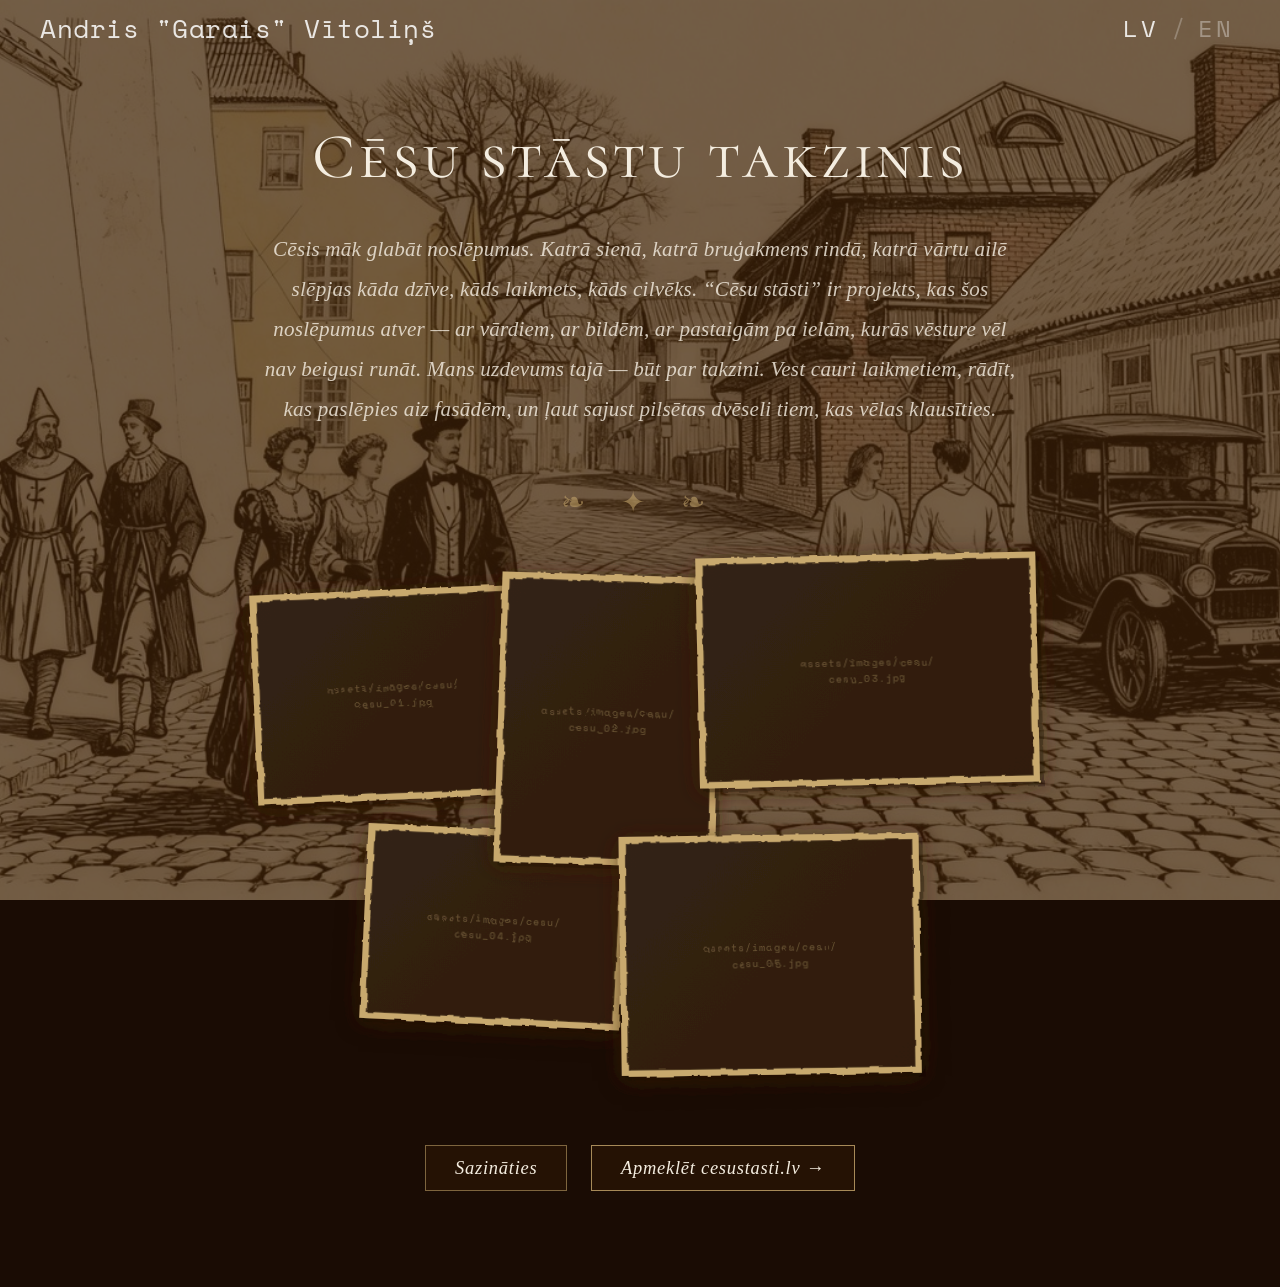
==== cesu-stasti.html @ 088d2b10 "Fix modal event listener accumulation, fix mailto links to open externally Co-Authored-By: Claude So" ====
<!DOCTYPE html>
<html lang="lv">
<head>
  <meta charset="UTF-8">
  <meta name="viewport" content="width=device-width, initial-scale=1.0">
  <title>Cēsu stāstu takzinis — Andris Vītoliņš</title>
  <link rel="preconnect" href="https://fonts.googleapis.com">
  <link rel="preconnect" href="https://fonts.gstatic.com" crossorigin>
  <link href="https://fonts.googleapis.com/css2?family=Cormorant+SC:wght@300;400;500&family=IM+Fell+English:ital@0;1&family=Space+Mono:wght@400;700&display=swap" rel="stylesheet">
  <link rel="stylesheet" href="https://cdnjs.cloudflare.com/ajax/libs/font-awesome/6.5.0/css/all.min.css">
  <style>

    /* ── RESET ── */
    *, *::before, *::after { margin: 0; padding: 0; box-sizing: border-box; }

    /* ── BACKGROUND ── */
    html {
      scroll-behavior: smooth;
    }

    body {
      min-height: 100vh;
      font-family: 'IM Fell English', serif;
      color: #f4ede0;
      background-color: #1a0c04;
    }

    .bg-layer {
      position: fixed;
      inset: 0;
      z-index: 0;
      background-image: url('assets/images/CesuStasti1.jpeg');
      background-size: cover;
      background-position: center;
      background-attachment: fixed;
    }

    .bg-overlay {
      position: fixed;
      inset: 0;
      z-index: 1;
      background: rgba(61, 32, 8, 0.72);
    }

    /* ── NAV ── */
    .main-nav {
      position: fixed;
      top: 0;
      left: 0;
      right: 0;
      height: 56px;
      display: flex;
      align-items: center;
      justify-content: space-between;
      padding: 16px 2.5rem;
      z-index: 100;
      background: none;
      border: none;
    }

    .nav-name {
      font-family: 'Space Mono', monospace;
      font-size: 26px;
      font-weight: 400;
      color: rgba(255, 255, 255, 0.85);
      letter-spacing: 0.02em;
      text-decoration: none;
    }

    .nav-name:hover {
      color: #f4ede0;
    }

    .nav-lang {
      display: flex;
      align-items: center;
      gap: 0.35rem;
      font-family: 'Space Mono', monospace;
    }

    .lang-sep {
      color: rgba(255,255,255,0.25);
      font-size: 1.5rem;
    }

    .lang-btn {
      background: none;
      border: none;
      cursor: pointer;
      font-family: 'Space Mono', monospace;
      font-size: 1.5rem;
      color: rgba(255,255,255,0.35);
      letter-spacing: 0.12em;
      padding: 0.25rem 0.4rem;
      transition: color 0.2s;
    }

    .lang-btn.active  { color: rgba(255, 255, 255, 0.85); }
    .lang-btn:hover:not(.active) { color: rgba(255,255,255,0.7); }

    /* ── PAGE CONTENT ── */
    .page-content {
      position: relative;
      z-index: 10;
      padding-top: 120px;
      padding-bottom: 80px;
    }

    /* ── HERO TEXT ── */
    .hero-text {
      max-width: 820px;
      margin: 0 auto;
      text-align: center;
      padding: 0 2rem;
    }

    .hero-title {
      font-family: 'Cormorant SC', serif;
      font-size: clamp(2.4rem, 5vw, 4rem);
      font-weight: 400;
      color: #f4ede0;
      letter-spacing: 0.06em;
      line-height: 1.15;
      margin-bottom: 2.2rem;
    }

    .hero-desc {
      font-family: 'IM Fell English', serif;
      font-style: italic;
      font-size: clamp(1.1rem, 1.76vw, 1.32rem);
      line-height: 1.9;
      color: rgba(244, 237, 224, 0.82);
      letter-spacing: 0.01em;
    }

    /* ── DIVIDER ── */
    .ornament-divider {
      text-align: center;
      font-size: 1.8rem;
      color: #c8a96e;
      opacity: 0.55;
      margin: 3.5rem 0;
      letter-spacing: 0.5em;
    }

    /* ── GALLERY ── */
    .gallery {
      position: relative;
      max-width: 1000px;
      margin: 0 auto;
      padding: 0 2rem 2rem;
      display: flex;
      flex-wrap: wrap;
      justify-content: center;
      align-items: flex-start;
      gap: 0;
    }

    .photo {
      position: relative;
      border: 6px solid #c8a96e;
      box-shadow:
        0 4px 20px rgba(61, 32, 8, 0.7),
        inset 0 0 0 1px rgba(200, 169, 110, 0.25),
        4px 4px 0 rgba(0,0,0,0.3);
      background-color: #2a1a0e;
      overflow: hidden;
      flex-shrink: 0;
    }

    .photo-placeholder {
      width: 100%;
      height: 100%;
      display: flex;
      align-items: center;
      justify-content: center;
      font-family: 'Space Mono', monospace;
      font-size: 0.65rem;
      color: rgba(200, 169, 110, 0.4);
      letter-spacing: 0.1em;
      text-align: center;
      background: linear-gradient(135deg, rgba(200,169,110,0.06) 0%, rgba(61,32,8,0.3) 100%);
    }

    /* Individual photo sizing and rotation */
    .photo:nth-child(1) {
      width: 280px;
      height: 210px;
      transform: rotate(-2.5deg) translate(10px, 15px);
      z-index: 2;
    }

    .photo:nth-child(2) {
      width: 220px;
      height: 290px;
      transform: rotate(1.8deg) translate(-5px, 0px);
      z-index: 3;
      margin-left: -20px;
    }

    .photo:nth-child(3) {
      width: 340px;
      height: 230px;
      transform: rotate(-1.2deg) translate(0px, -20px);
      z-index: 4;
      margin-left: -25px;
    }

    .photo:nth-child(4) {
      width: 260px;
      height: 195px;
      transform: rotate(2.8deg) translate(-15px, 25px);
      z-index: 2;
      margin-left: 10px;
      margin-top: -60px;
    }

    .photo:nth-child(5) {
      width: 300px;
      height: 240px;
      transform: rotate(-0.8deg) translate(10px, 10px);
      z-index: 3;
      margin-left: -30px;
      margin-top: -40px;
    }

    .photo-frame {
      filter: url("data:image/svg+xml,<svg xmlns='http://www.w3.org/2000/svg'><filter id='rough'><feTurbulence type='fractalNoise' baseFrequency='0.065' numOctaves='3' stitchTiles='stitch'/><feDisplacementMap in='SourceGraphic' scale='4'/></filter></svg>#rough");
    }

    .photo:hover {
      z-index: 10;
      transition: transform 0.3s ease, box-shadow 0.3s ease;
      box-shadow:
        0 12px 40px rgba(61, 32, 8, 0.8),
        inset 0 0 0 1px rgba(200, 169, 110, 0.4),
        6px 6px 0 rgba(0,0,0,0.4);
    }

    /* ── LINKS / BUTTONS ── */
    .links-section {
      text-align: center;
      padding: 3rem 2rem 1rem;
      display: flex;
      justify-content: center;
      gap: 1.5rem;
      flex-wrap: wrap;
    }

    .btn {
      display: inline-block;
      font-family: 'IM Fell English', serif;
      font-style: italic;
      font-size: 1.155rem;
      color: #f4ede0;
      text-decoration: none;
      padding: 0.7rem 1.8rem;
      border: 1px solid rgba(200, 169, 110, 0.55);
      letter-spacing: 0.04em;
      transition: background 0.25s ease, border-color 0.25s ease, color 0.25s ease;
      background: rgba(61, 32, 8, 0.35);
    }

    .btn:hover {
      background: rgba(200, 169, 110, 0.2);
      border-color: #c8a96e;
      color: #fff;
    }

    .btn--primary {
      border-color: rgba(200, 169, 110, 0.8);
    }

    .btn-trigger { cursor: pointer; }

    /* ── MODAL ── */
    .modal-backdrop {
      display: none;
      position: fixed;
      inset: 0;
      background: rgba(0,0,0,0.7);
      z-index: 500;
      align-items: center;
      justify-content: center;
    }
    .modal-backdrop.open { display: flex; }

    .modal {
      position: relative;
      background: #f4ede0;
      border: 1px solid rgba(139, 98, 32, 0.35);
      padding: 2.5rem 3rem;
      max-width: 420px;
      width: 90%;
      box-shadow: 0 20px 60px rgba(0,0,0,0.5);
    }

    .modal-close {
      position: absolute;
      top: 1rem;
      right: 1.2rem;
      background: none;
      border: none;
      cursor: pointer;
      font-size: 1.1rem;
      color: #3d2008;
      opacity: 0.4;
      transition: opacity 0.2s;
    }
    .modal-close:hover { opacity: 0.9; }

    .modal-title {
      font-family: 'Space Mono', monospace;
      font-size: 0.6rem;
      letter-spacing: 0.2em;
      text-transform: uppercase;
      color: rgba(61, 32, 8, 0.5);
      margin-bottom: 1.8rem;
    }

    .modal-contacts {
      list-style: none;
      display: flex;
      flex-direction: column;
      gap: 1.1rem;
    }

    .modal-contacts li a {
      display: flex;
      align-items: center;
      gap: 1rem;
      text-decoration: none;
      color: #3d2008;
      font-family: 'IM Fell English', serif;
      font-size: 1rem;
      transition: color 0.2s;
    }
    .modal-contacts li a:hover { color: #8b6220; }
    .modal-contacts li a i { width: 1.2em; text-align: center; color: #8b6220; font-size: 1rem; }

  </style>
</head>
<body>

  <!-- Background -->
  <div class="bg-layer"></div>
  <div class="bg-overlay"></div>

  <!-- Navigation (same as index.html) -->
  <nav class="main-nav">
    <a class="nav-name" href="index.html">Andris "Garais" Vītoliņš</a>
    <div class="nav-lang">
      <button class="lang-btn active" data-lang="lv">LV</button>
      <span class="lang-sep">/</span>
      <button class="lang-btn" data-lang="en">EN</button>
    </div>
  </nav>

  <!-- Page content -->
  <main class="page-content">

    <!-- Hero text -->
    <section class="hero-text">
      <h1 class="hero-title">
        <span data-lv="Cēsu stāstu takzinis" data-en="Cēsis Story Weaver">Cēsu stāstu takzinis</span>
      </h1>
      <p class="hero-desc">
        <span data-lv="Cēsis māk glabāt noslēpumus. Katrā sienā, katrā bruģakmens rindā, katrā vārtu ailē slēpjas kāda dzīve, kāds laikmets, kāds cilvēks. &ldquo;Cēsu stāsti&rdquo; ir projekts, kas šos noslēpumus atver &mdash; ar vārdiem, ar bildēm, ar pastaigām pa ielām, kurās vēsture vēl nav beigusi runāt. Mans uzdevums tajā &mdash; būt par takzini. Vest cauri laikmetiem, rādīt, kas paslēpies aiz fasādēm, un ļaut sajust pilsētas dvēseli tiem, kas vēlas klausīties."
              data-en="Cēsis knows how to keep secrets. In every wall, every cobblestone row, every gateway arch hides a life, an era, a person. &ldquo;Cēsu stāsti&rdquo; is a project that opens these secrets &mdash; with words, with images, with walks through streets where history has not yet finished speaking. My role in it &mdash; to be a guide. To lead through the ages, to reveal what hides behind the facades, and to let those who wish to listen feel the soul of the city.">
          Cēsis māk glabāt noslēpumus. Katrā sienā, katrā bruģakmens rindā, katrā vārtu ailē slēpjas kāda dzīve, kāds laikmets, kāds cilvēks. &ldquo;Cēsu stāsti&rdquo; ir projekts, kas šos noslēpumus atver &mdash; ar vārdiem, ar bildēm, ar pastaigām pa ielām, kurās vēsture vēl nav beigusi runāt. Mans uzdevums tajā &mdash; būt par takzini. Vest cauri laikmetiem, rādīt, kas paslēpies aiz fasādēm, un ļaut sajust pilsētas dvēseli tiem, kas vēlas klausīties.
        </span>
      </p>
    </section>

    <!-- Ornament divider -->
    <div class="ornament-divider">❧ ✦ ❧</div>

    <!-- Photo gallery (placeholders) -->
    <section class="gallery">
      <div class="photo photo-frame">
        <div class="photo-placeholder">assets/images/cesu/<br>cesu_01.jpg</div>
      </div>
      <div class="photo photo-frame">
        <div class="photo-placeholder">assets/images/cesu/<br>cesu_02.jpg</div>
      </div>
      <div class="photo photo-frame">
        <div class="photo-placeholder">assets/images/cesu/<br>cesu_03.jpg</div>
      </div>
      <div class="photo photo-frame">
        <div class="photo-placeholder">assets/images/cesu/<br>cesu_04.jpg</div>
      </div>
      <div class="photo photo-frame">
        <div class="photo-placeholder">assets/images/cesu/<br>cesu_05.jpg</div>
      </div>
    </section>

    <!-- Links -->
    <section class="links-section">
      <button class="btn btn-trigger" onclick="openModal()">
        <span data-lv="Sazināties" data-en="Get in touch">Sazināties</span>
      </button>
      <a class="btn btn--primary" href="https://cesustasti.lv" target="_blank" rel="noopener">
        <span data-lv="Apmeklēt cesustasti.lv →" data-en="Visit cesustasti.lv →">Apmeklēt cesustasti.lv →</span>
      </a>
    </section>

  </main>

  <!-- Contact Modal -->
  <div class="modal-backdrop" id="contactModal" onclick="handleBackdropClick(event)">
    <div class="modal">
      <button class="modal-close" onclick="closeModal()"><i class="fa fa-times"></i></button>
      <div class="modal-title">Kontakti</div>
      <ul class="modal-contacts">
        <li><a href="tel:+37120008768"><i class="fa fa-phone"></i> +371 20008768</a></li>
        <li><a href="mailto:info@latvianroutes.com" onclick="window.open(this.href); return false;"><i class="fa fa-envelope"></i> info@latvianroutes.com</a></li>
        <li><a href="https://www.youtube.com/@cesustasti" target="_blank" rel="noopener"><i class="fab fa-youtube"></i> YouTube</a></li>
        <li><a href="https://www.instagram.com/cesustasti/" target="_blank" rel="noopener"><i class="fab fa-instagram"></i> Instagram</a></li>
        <li><a href="https://www.facebook.com/CesuStasti/" target="_blank" rel="noopener"><i class="fab fa-facebook"></i> Facebook</a></li>
      </ul>
    </div>
  </div>

  <script>
    // Language switching
    const langBtns = document.querySelectorAll('.lang-btn');
    let currentLang = 'lv';

    langBtns.forEach(btn => {
      btn.addEventListener('click', () => {
        const lang = btn.dataset.lang;
        if (lang === currentLang) return;
        currentLang = lang;
        langBtns.forEach(b => b.classList.remove('active'));
        btn.classList.add('active');
        document.querySelectorAll('[data-lv][data-en]').forEach(el => {
          el.textContent = el.dataset[lang];
        });
        document.documentElement.lang = lang;
      });
    });

    function onEscKey(e) { if (e.key === 'Escape') closeModal(); }
    function openModal() {
      document.getElementById('contactModal').classList.add('open');
      document.removeEventListener('keydown', onEscKey);
      document.addEventListener('keydown', onEscKey);
    }
    function closeModal() {
      document.getElementById('contactModal').classList.remove('open');
      document.removeEventListener('keydown', onEscKey);
    }
    function handleBackdropClick(e) { if (e.target === e.currentTarget) closeModal(); }
  </script>

</body>
</html>
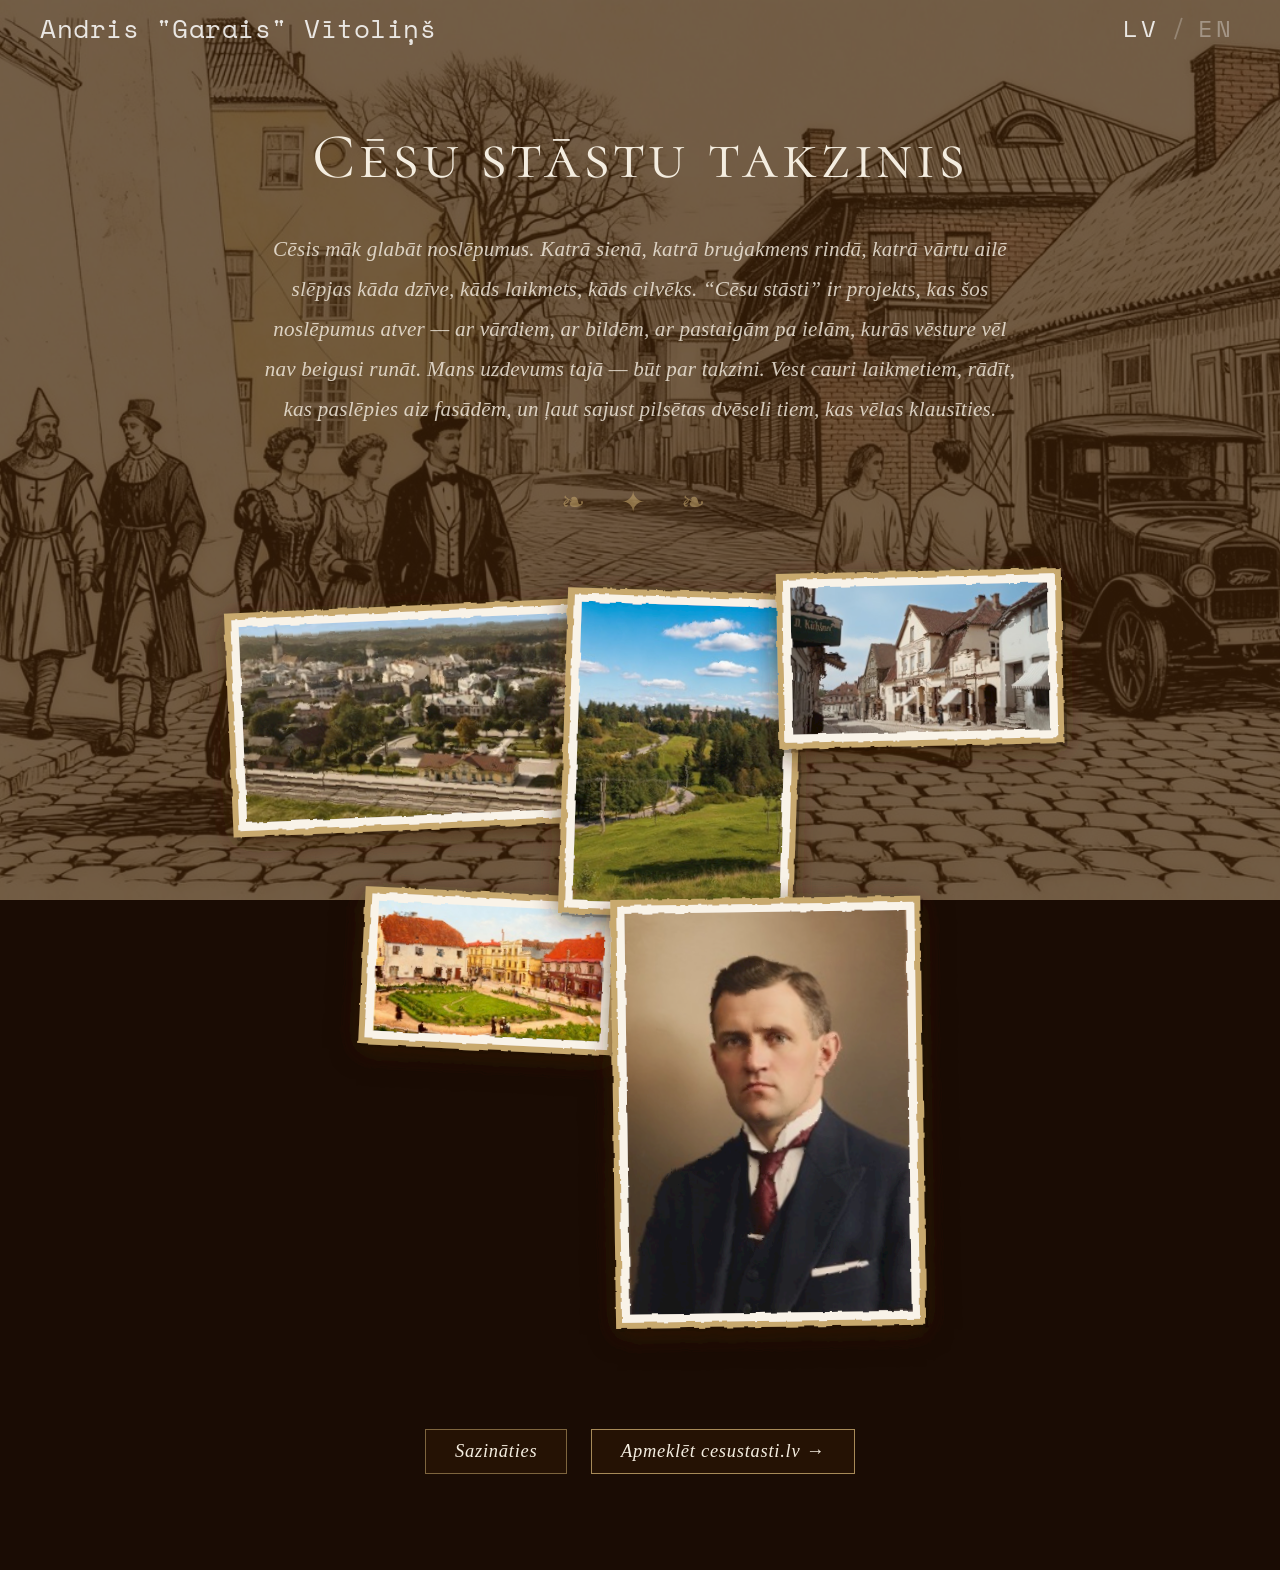
==== commit f9ea60e9: "Add real photos to cesu-stasti gallery with natural proportions Co-Authored-By: Claude Sonnet 4.6 <n" ====
--- a/cesu-stasti.html
+++ b/cesu-stasti.html
@@ -146,9 +146,9 @@
     /* ── GALLERY ── */
     .gallery {
       position: relative;
-      max-width: 1000px;
+      max-width: 1060px;
       margin: 0 auto;
-      padding: 0 2rem 2rem;
+      padding: 1rem 2rem 4rem;
       display: flex;
       flex-wrap: wrap;
       justify-content: center;
@@ -159,82 +159,68 @@
     .photo {
       position: relative;
       border: 6px solid #c8a96e;
+      background: #f9f3e8;
+      padding: 8px;
       box-shadow:
-        0 4px 20px rgba(61, 32, 8, 0.7),
-        inset 0 0 0 1px rgba(200, 169, 110, 0.25),
-        4px 4px 0 rgba(0,0,0,0.3);
-      background-color: #2a1a0e;
-      overflow: hidden;
+        0 6px 24px rgba(61, 32, 8, 0.65),
+        3px 3px 0 rgba(0,0,0,0.25);
       flex-shrink: 0;
     }
 
-    .photo-placeholder {
+    .photo img {
+      display: block;
       width: 100%;
-      height: 100%;
-      display: flex;
-      align-items: center;
-      justify-content: center;
-      font-family: 'Space Mono', monospace;
-      font-size: 0.65rem;
-      color: rgba(200, 169, 110, 0.4);
-      letter-spacing: 0.1em;
-      text-align: center;
-      background: linear-gradient(135deg, rgba(200,169,110,0.06) 0%, rgba(61,32,8,0.3) 100%);
-    }
-
-    /* Individual photo sizing and rotation */
+      height: auto;
+      object-fit: contain;
+    }
+
+    .photo-frame {
+      filter: url("data:image/svg+xml,<svg xmlns='http://www.w3.org/2000/svg'><filter id='rough'><feTurbulence type='fractalNoise' baseFrequency='0.065' numOctaves='3' stitchTiles='stitch'/><feDisplacementMap in='SourceGraphic' scale='4'/></filter></svg>#rough");
+    }
+
+    /* Individual sizing and rotation */
     .photo:nth-child(1) {
-      width: 280px;
-      height: 210px;
+      width: 370px;
       transform: rotate(-2.5deg) translate(10px, 15px);
       z-index: 2;
     }
 
     .photo:nth-child(2) {
-      width: 220px;
-      height: 290px;
+      width: 235px;
       transform: rotate(1.8deg) translate(-5px, 0px);
       z-index: 3;
       margin-left: -20px;
     }
 
     .photo:nth-child(3) {
-      width: 340px;
-      height: 230px;
+      width: 285px;
       transform: rotate(-1.2deg) translate(0px, -20px);
       z-index: 4;
       margin-left: -25px;
     }
 
     .photo:nth-child(4) {
-      width: 260px;
-      height: 195px;
+      width: 255px;
       transform: rotate(2.8deg) translate(-15px, 25px);
       z-index: 2;
       margin-left: 10px;
-      margin-top: -60px;
+      margin-top: -50px;
     }
 
     .photo:nth-child(5) {
-      width: 300px;
-      height: 240px;
+      width: 310px;
       transform: rotate(-0.8deg) translate(10px, 10px);
       z-index: 3;
       margin-left: -30px;
-      margin-top: -40px;
-    }
-
-    .photo-frame {
-      filter: url("data:image/svg+xml,<svg xmlns='http://www.w3.org/2000/svg'><filter id='rough'><feTurbulence type='fractalNoise' baseFrequency='0.065' numOctaves='3' stitchTiles='stitch'/><feDisplacementMap in='SourceGraphic' scale='4'/></filter></svg>#rough");
+      margin-top: -30px;
     }
 
     .photo:hover {
       z-index: 10;
       transition: transform 0.3s ease, box-shadow 0.3s ease;
       box-shadow:
-        0 12px 40px rgba(61, 32, 8, 0.8),
-        inset 0 0 0 1px rgba(200, 169, 110, 0.4),
-        6px 6px 0 rgba(0,0,0,0.4);
+        0 14px 40px rgba(61, 32, 8, 0.8),
+        5px 5px 0 rgba(0,0,0,0.35);
     }
 
     /* ── LINKS / BUTTONS ── */
@@ -375,22 +361,22 @@
     <!-- Ornament divider -->
     <div class="ornament-divider">❧ ✦ ❧</div>
 
-    <!-- Photo gallery (placeholders) -->
+    <!-- Photo gallery -->
     <section class="gallery">
       <div class="photo photo-frame">
-        <div class="photo-placeholder">assets/images/cesu/<br>cesu_01.jpg</div>
+        <img src="assets/images/cesu/Cesis_panorama.jpeg" alt="Cēsis panorāma">
       </div>
       <div class="photo photo-frame">
-        <div class="photo-placeholder">assets/images/cesu/<br>cesu_02.jpg</div>
+        <img src="assets/images/cesu/Cesis_berzaine.jpeg" alt="Cēsis bērzaine">
       </div>
       <div class="photo photo-frame">
-        <div class="photo-placeholder">assets/images/cesu/<br>cesu_03.jpg</div>
+        <img src="assets/images/cesu/Cesis_Rigas_iela.jpeg" alt="Cēsis Rīgas iela">
       </div>
       <div class="photo photo-frame">
-        <div class="photo-placeholder">assets/images/cesu/<br>cesu_04.jpg</div>
+        <img src="assets/images/cesu/Cesis_rozu.jpeg" alt="Cēsis rozu dārzs">
       </div>
       <div class="photo photo-frame">
-        <div class="photo-placeholder">assets/images/cesu/<br>cesu_05.jpg</div>
+        <img src="assets/images/cesu/Cesis_vanadzins.jpeg" alt="Cēsis Vanadziņš">
       </div>
     </section>
 
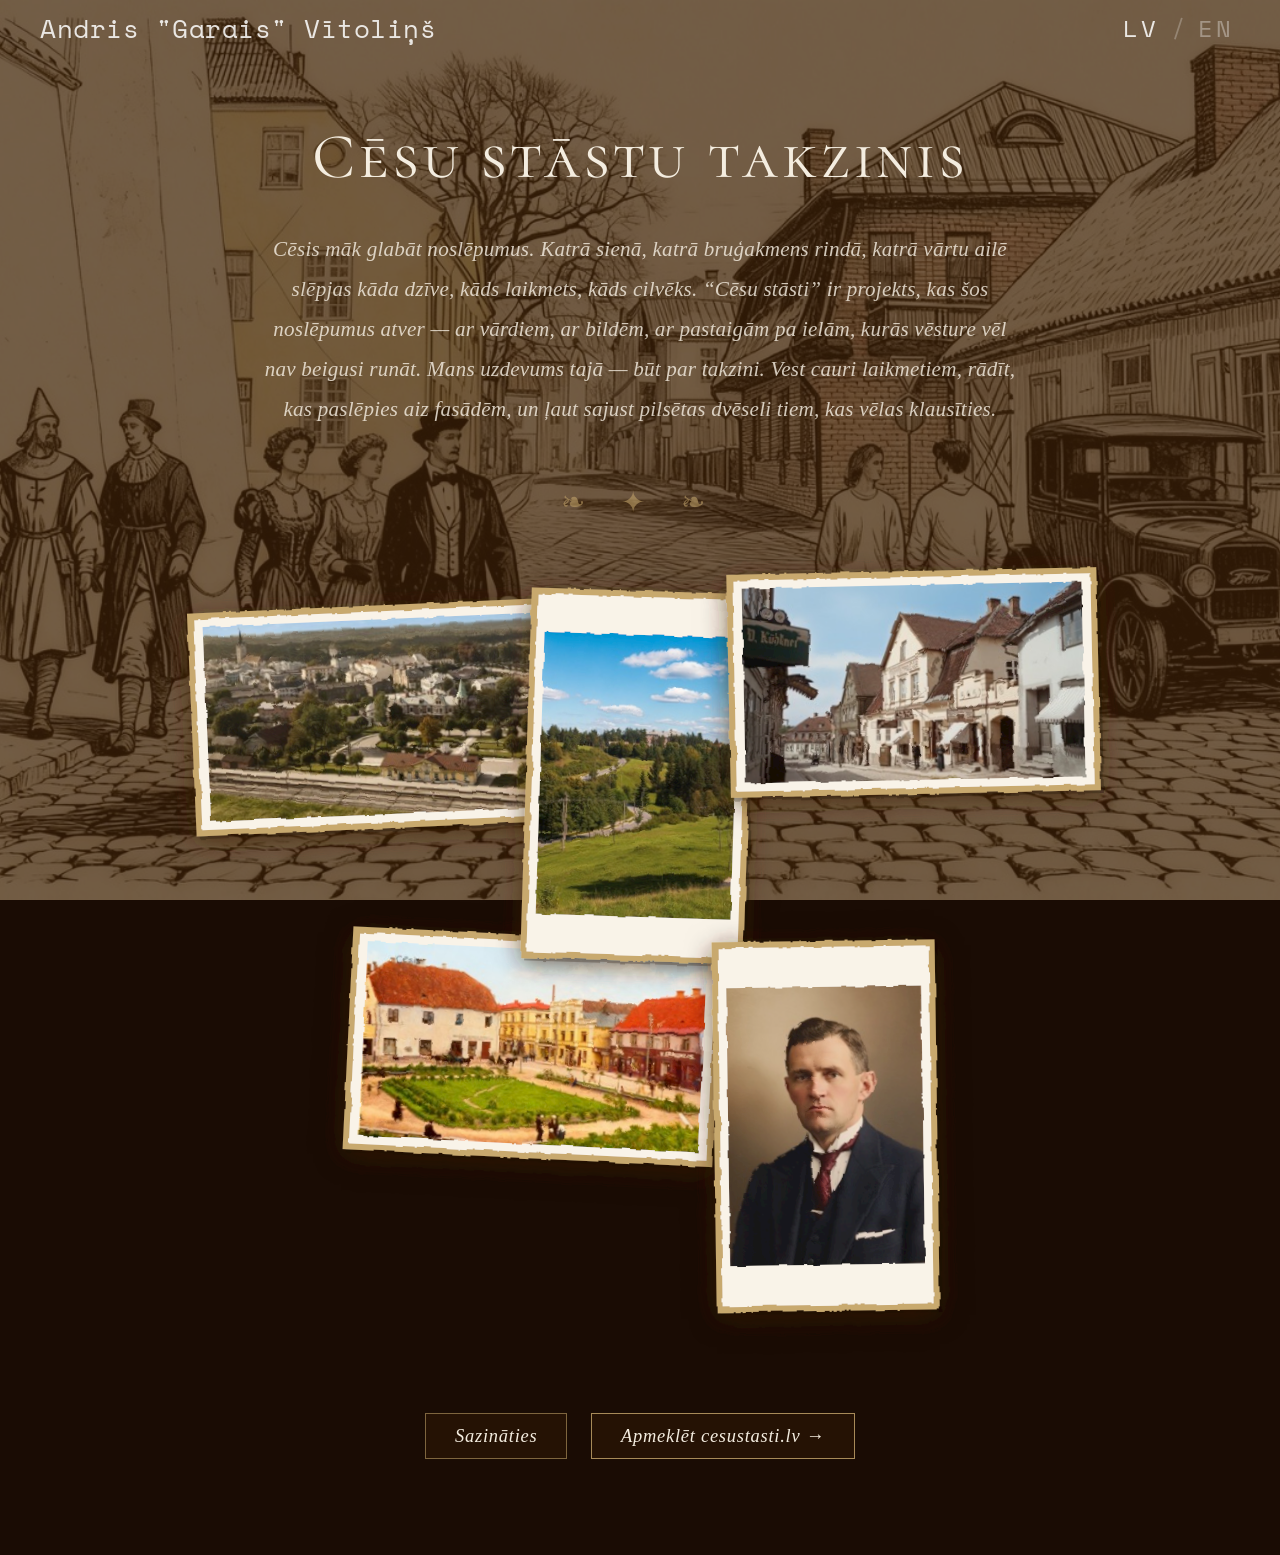
==== commit b365fe85: "Fix gallery: precise frame dimensions for horizontal and vertical photos Co-Authored-By: Claude Sonn" ====
--- a/cesu-stasti.html
+++ b/cesu-stasti.html
@@ -169,9 +169,17 @@
 
     .photo img {
       display: block;
-      width: 100%;
-      height: auto;
+      width: 342px;
+      height: 195px;
       object-fit: contain;
+      background: #f9f3e8;
+    }
+
+    /* Vertical photos */
+    .photo:nth-child(2) img,
+    .photo:nth-child(5) img {
+      width: 195px;
+      height: 342px;
     }
 
     .photo-frame {
@@ -181,26 +189,30 @@
     /* Individual sizing and rotation */
     .photo:nth-child(1) {
       width: 370px;
+      height: 223px;
       transform: rotate(-2.5deg) translate(10px, 15px);
       z-index: 2;
     }
 
     .photo:nth-child(2) {
-      width: 235px;
+      width: 223px;
+      height: 370px;
       transform: rotate(1.8deg) translate(-5px, 0px);
       z-index: 3;
       margin-left: -20px;
     }
 
     .photo:nth-child(3) {
-      width: 285px;
+      width: 370px;
+      height: 223px;
       transform: rotate(-1.2deg) translate(0px, -20px);
       z-index: 4;
       margin-left: -25px;
     }
 
     .photo:nth-child(4) {
-      width: 255px;
+      width: 370px;
+      height: 223px;
       transform: rotate(2.8deg) translate(-15px, 25px);
       z-index: 2;
       margin-left: 10px;
@@ -208,7 +220,8 @@
     }
 
     .photo:nth-child(5) {
-      width: 310px;
+      width: 223px;
+      height: 370px;
       transform: rotate(-0.8deg) translate(10px, 10px);
       z-index: 3;
       margin-left: -30px;
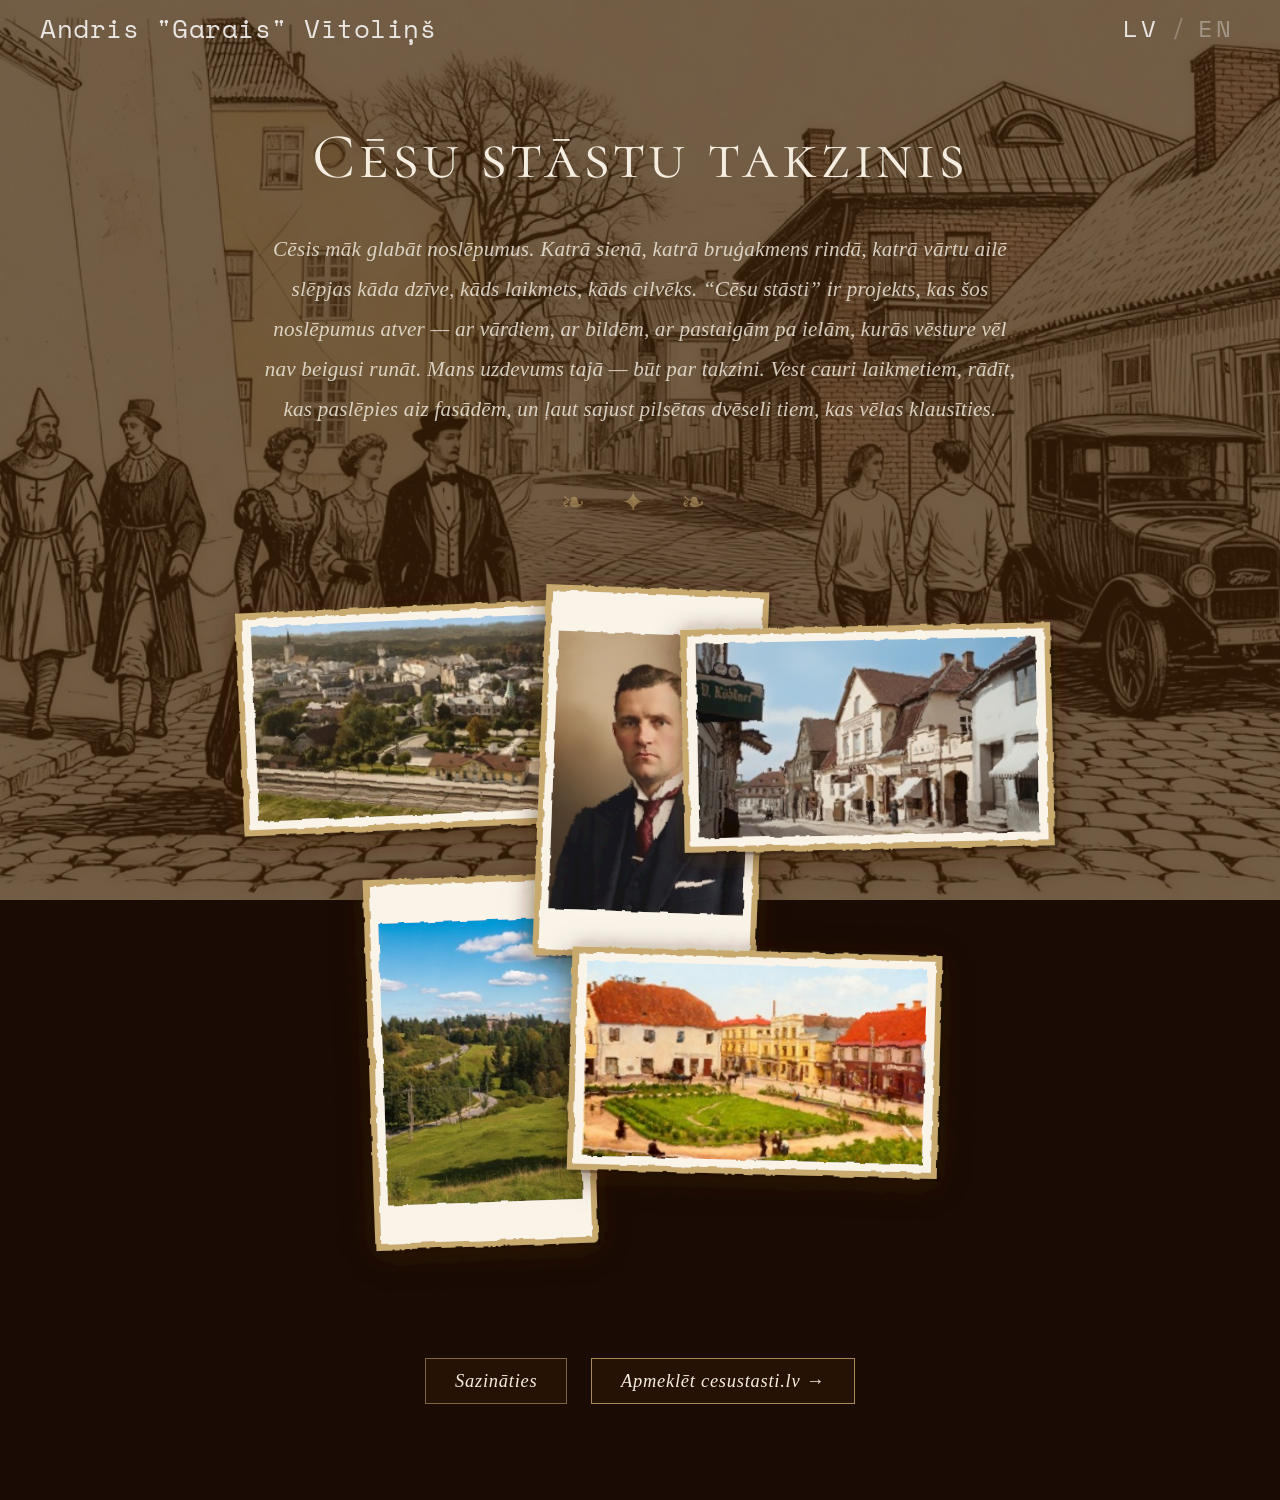
==== commit 2f139ade: "Reposition vanadzins between panorama and Rigas_iela in gallery Co-Authored-By: Claude Sonnet 4.6 <n" ====
--- a/cesu-stasti.html
+++ b/cesu-stasti.html
@@ -177,7 +177,7 @@
 
     /* Vertical photos */
     .photo:nth-child(2) img,
-    .photo:nth-child(5) img {
+    .photo:nth-child(4) img {
       width: 195px;
       height: 342px;
     }
@@ -187,6 +187,7 @@
     }
 
     /* Individual sizing and rotation */
+    /* 1: panorama — horizontal, back layer */
     .photo:nth-child(1) {
       width: 370px;
       height: 223px;
@@ -194,37 +195,43 @@
       z-index: 2;
     }
 
+    /* 2: vanadzins — vertical, overlaps panorama, hidden behind Rigas_iela */
     .photo:nth-child(2) {
       width: 223px;
       height: 370px;
-      transform: rotate(1.8deg) translate(-5px, 0px);
+      transform: rotate(2.2deg) translate(5px, -8px);
       z-index: 3;
-      margin-left: -20px;
-    }
-
+      margin-left: -65px;
+      margin-top: 5px;
+    }
+
+    /* 3: Rigas_iela — horizontal, front layer, slightly hides vanadzins */
     .photo:nth-child(3) {
       width: 370px;
       height: 223px;
-      transform: rotate(-1.2deg) translate(0px, -20px);
+      transform: rotate(-1.2deg) translate(0px, 20px);
       z-index: 4;
-      margin-left: -25px;
-    }
-
+      margin-left: -75px;
+      margin-top: 15px;
+    }
+
+    /* 4: berzaine — vertical, new row */
     .photo:nth-child(4) {
+      width: 223px;
+      height: 370px;
+      transform: rotate(-2deg) translate(-10px, 0px);
+      z-index: 2;
+      margin-left: 30px;
+      margin-top: -90px;
+    }
+
+    /* 5: rozu — horizontal */
+    .photo:nth-child(5) {
       width: 370px;
       height: 223px;
-      transform: rotate(2.8deg) translate(-15px, 25px);
-      z-index: 2;
-      margin-left: 10px;
-      margin-top: -50px;
-    }
-
-    .photo:nth-child(5) {
-      width: 223px;
-      height: 370px;
-      transform: rotate(-0.8deg) translate(10px, 10px);
+      transform: rotate(1.5deg) translate(8px, 15px);
       z-index: 3;
-      margin-left: -30px;
+      margin-left: -40px;
       margin-top: -30px;
     }
 
@@ -380,16 +387,16 @@
         <img src="assets/images/cesu/Cesis_panorama.jpeg" alt="Cēsis panorāma">
       </div>
       <div class="photo photo-frame">
-        <img src="assets/images/cesu/Cesis_berzaine.jpeg" alt="Cēsis bērzaine">
+        <img src="assets/images/cesu/Cesis_vanadzins.jpeg" alt="Cēsis Vanadziņš">
       </div>
       <div class="photo photo-frame">
         <img src="assets/images/cesu/Cesis_Rigas_iela.jpeg" alt="Cēsis Rīgas iela">
       </div>
       <div class="photo photo-frame">
-        <img src="assets/images/cesu/Cesis_rozu.jpeg" alt="Cēsis rozu dārzs">
+        <img src="assets/images/cesu/Cesis_berzaine.jpeg" alt="Cēsis bērzaine">
       </div>
       <div class="photo photo-frame">
-        <img src="assets/images/cesu/Cesis_vanadzins.jpeg" alt="Cēsis Vanadziņš">
+        <img src="assets/images/cesu/Cesis_rozu.jpeg" alt="Cēsis rozu dārzs">
       </div>
     </section>
 
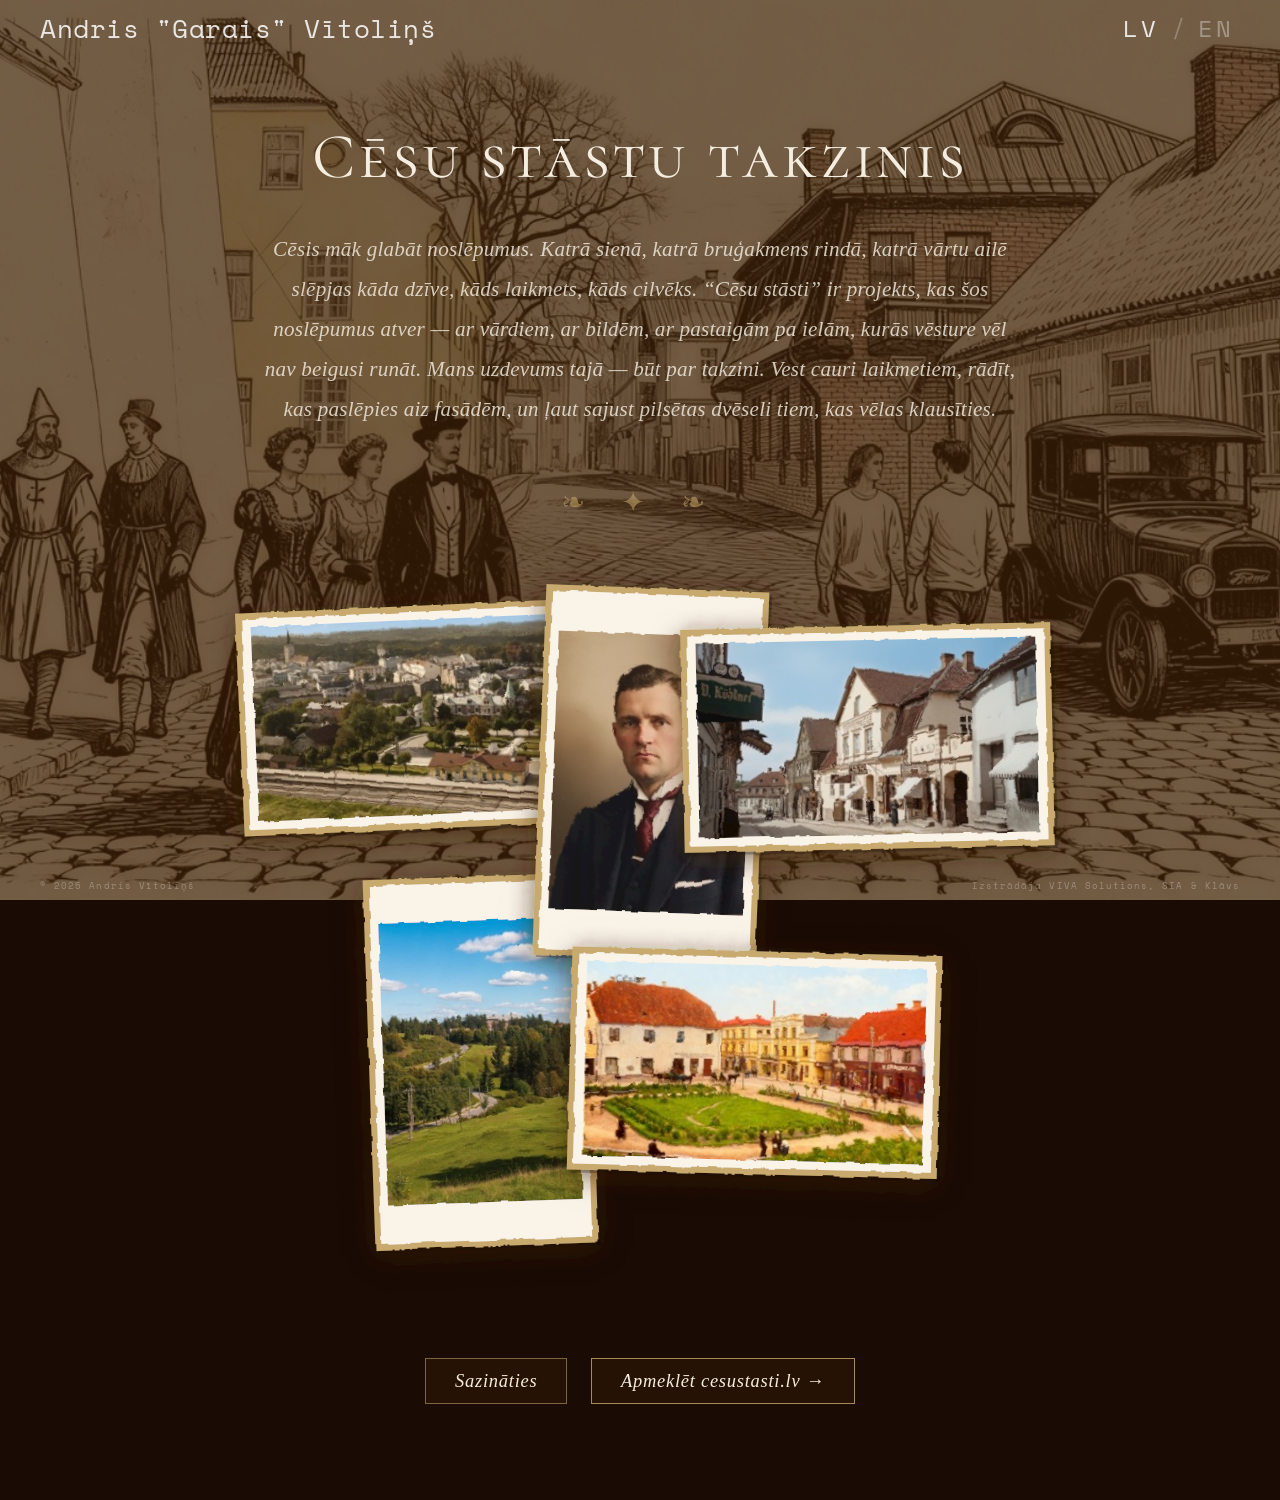
==== commit e998b0dd: "Add transparent fixed footer with developer credits to all pages Co-Authored-By: Claude Sonnet 4.6 <" ====
--- a/cesu-stasti.html
+++ b/cesu-stasti.html
@@ -6,6 +6,7 @@
   <title>Cēsu stāstu takzinis — Andris Vītoliņš</title>
   <link rel="preconnect" href="https://fonts.googleapis.com">
   <link rel="preconnect" href="https://fonts.gstatic.com" crossorigin>
+  <link rel="icon" type="image/x-icon" href="favicon.ico">
   <link href="https://fonts.googleapis.com/css2?family=Cormorant+SC:wght@300;400;500&family=IM+Fell+English:ital@0;1&family=Space+Mono:wght@400;700&display=swap" rel="stylesheet">
   <link rel="stylesheet" href="https://cdnjs.cloudflare.com/ajax/libs/font-awesome/6.5.0/css/all.min.css">
   <style>
@@ -279,6 +280,37 @@
 
     .btn-trigger { cursor: pointer; }
 
+    .site-footer {
+      position: fixed;
+      bottom: 0;
+      left: 0;
+      right: 0;
+      z-index: 90;
+      padding: 0.5rem 2.5rem;
+      display: flex;
+      justify-content: space-between;
+      align-items: center;
+      font-family: 'Space Mono', monospace;
+      font-size: 0.55rem;
+      letter-spacing: 0.12em;
+      color: rgba(255,255,255,0.3);
+      background: transparent;
+      pointer-events: none;
+    }
+    .site-footer a {
+      color: rgba(255,255,255,0.3);
+      text-decoration: none;
+      pointer-events: all;
+      transition: color 0.2s;
+    }
+    .site-footer a:hover { color: rgba(255,255,255,0.6); }
+
+    @media (max-width: 768px) {
+      .main-nav { height: 36px; padding: 0 1rem; }
+      .nav-name { font-size: 8px; }
+      .nav-lang, .lang-btn, .lang-sep { font-size: 8px; }
+    }
+
     /* ── MODAL ── */
     .modal-backdrop {
       display: none;
@@ -317,7 +349,7 @@
 
     .modal-title {
       font-family: 'Space Mono', monospace;
-      font-size: 0.6rem;
+      font-size: 1.2rem;
       letter-spacing: 0.2em;
       text-transform: uppercase;
       color: rgba(61, 32, 8, 0.5);
@@ -412,6 +444,11 @@
 
   </main>
 
+  <footer class="site-footer">
+    <span>© 2025 Andris Vītoliņš</span>
+    <span>Izstrādāja <a href="https://vivasolutions.lv" target="_blank" rel="noopener">VIVA Solutions, SIA</a> &amp; Klāvs</span>
+  </footer>
+
   <!-- Contact Modal -->
   <div class="modal-backdrop" id="contactModal" onclick="handleBackdropClick(event)">
     <div class="modal">
